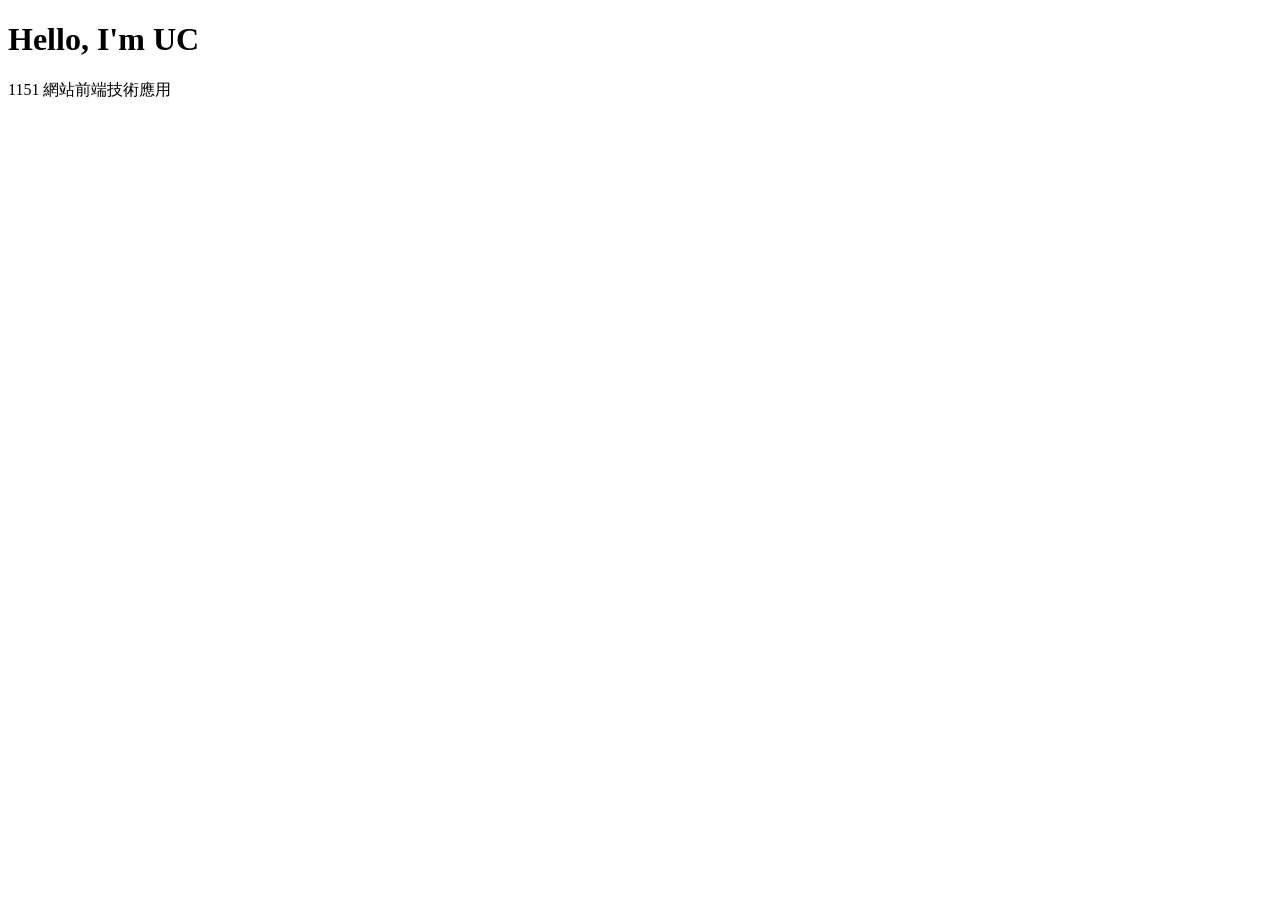
==== index.html @ 4183cd31 "Initial commit" ====
<!DOCTYPE html>
<html lang="zh-TW">
<head>
    <meta charset="UTF-8">
    <meta name="viewport" content="width=device-width, initial-scale=1.0">
    <title>UC Web</title>
    <link rel="stylesheet" href="style.css">
</head>

<body>
    <h1>Hello, I'm UC</h1>
    <p>1151 網站前端技術應用</p>

    <script src="script.js"></script>
</body>
</html>
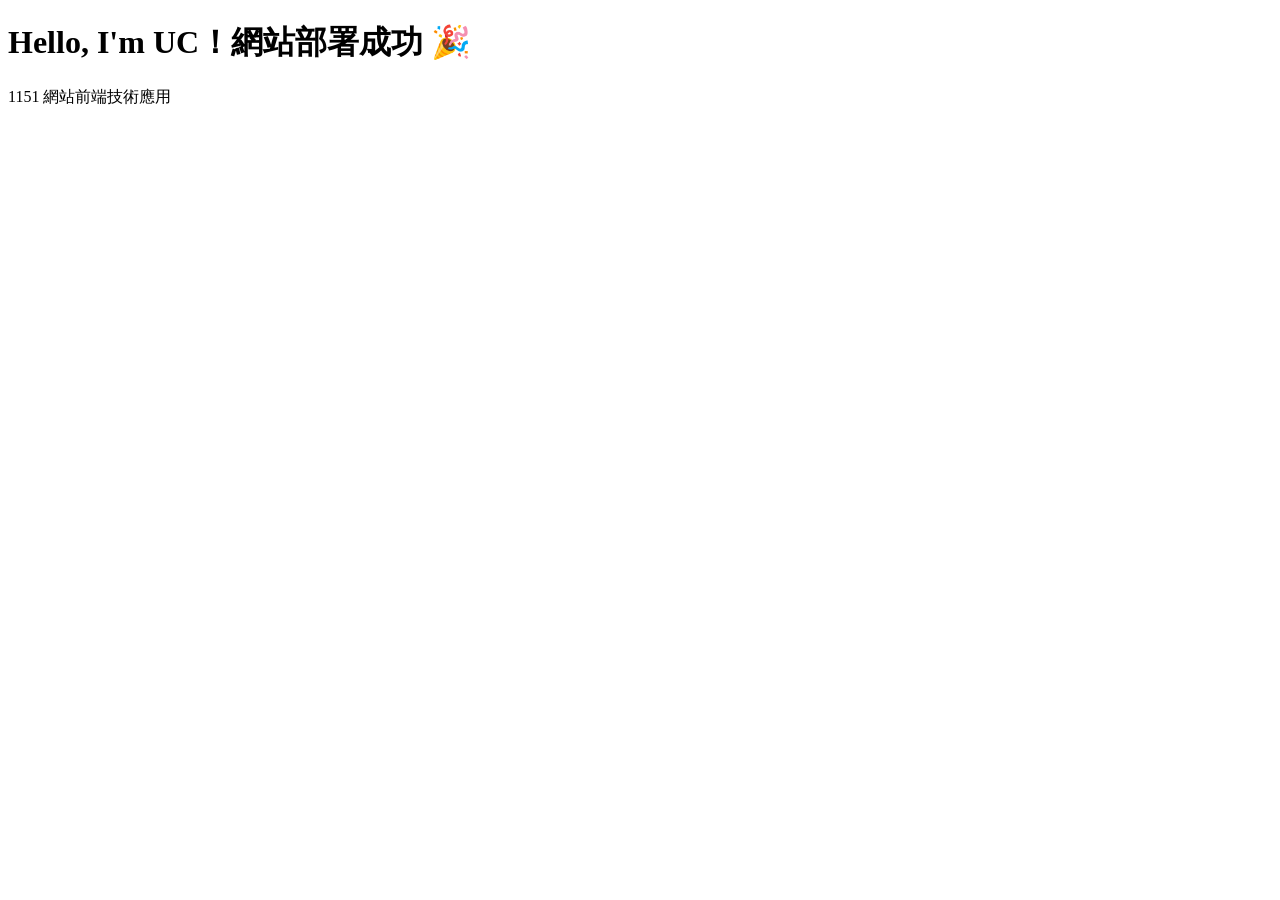
==== commit c4694e70: "Update homepage" ====
--- a/index.html
+++ b/index.html
@@ -8,7 +8,7 @@
 </head>
 
 <body>
-    <h1>Hello, I'm UC</h1>
+    <h1>Hello, I'm UC！網站部署成功 🎉</h1>
     <p>1151 網站前端技術應用</p>
 
     <script src="script.js"></script>
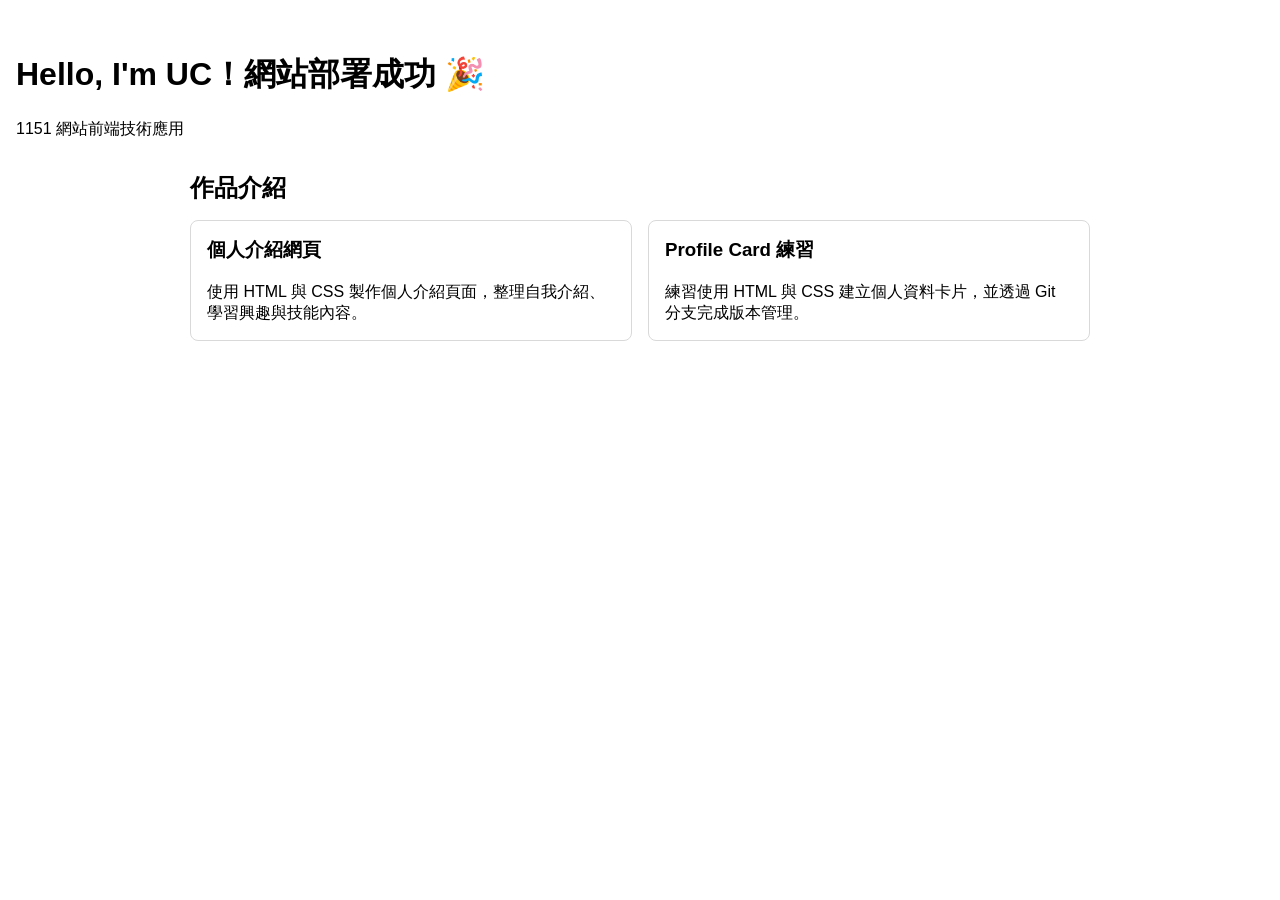
==== commit c90c8885: "新增作品介紹區塊與手機版排列" ====
--- a/index.html
+++ b/index.html
@@ -11,6 +11,22 @@
     <h1>Hello, I'm UC！網站部署成功 🎉</h1>
     <p>1151 網站前端技術應用</p>
 
+    <section class="projects" aria-labelledby="projects-title">
+        <h2 id="projects-title">作品介紹</h2>
+
+        <div class="project-list">
+            <article class="project-card">
+                <h3>個人介紹網頁</h3>
+                <p>使用 HTML 與 CSS 製作個人介紹頁面，整理自我介紹、學習興趣與技能內容。</p>
+            </article>
+
+            <article class="project-card">
+                <h3>Profile Card 練習</h3>
+                <p>練習使用 HTML 與 CSS 建立個人資料卡片，並透過 Git 分支完成版本管理。</p>
+            </article>
+        </div>
+    </section>
+
     <script src="script.js"></script>
 </body>
-</html>+</html>
--- a/style.css
+++ b/style.css
@@ -0,0 +1,49 @@
+body {
+    font-family: Arial, sans-serif;
+    margin: 0;
+    padding: 2rem 1rem;
+    box-sizing: border-box;
+}
+
+.projects {
+    width: 100%;
+    max-width: 900px;
+    margin: 2rem auto 0;
+}
+
+.projects h2 {
+    margin-bottom: 1rem;
+}
+
+.project-list {
+    display: grid;
+    grid-template-columns: repeat(2, minmax(0, 1fr));
+    gap: 1rem;
+}
+
+.project-card {
+    min-width: 0;
+    padding: 1rem;
+    border: 1px solid #d9d9d9;
+    border-radius: 8px;
+    box-sizing: border-box;
+}
+
+.project-card h3 {
+    margin-top: 0;
+}
+
+.project-card p {
+    margin-bottom: 0;
+    overflow-wrap: anywhere;
+}
+
+@media (max-width: 600px) {
+    body {
+        padding: 1.5rem 1rem;
+    }
+
+    .project-list {
+        grid-template-columns: 1fr;
+    }
+}
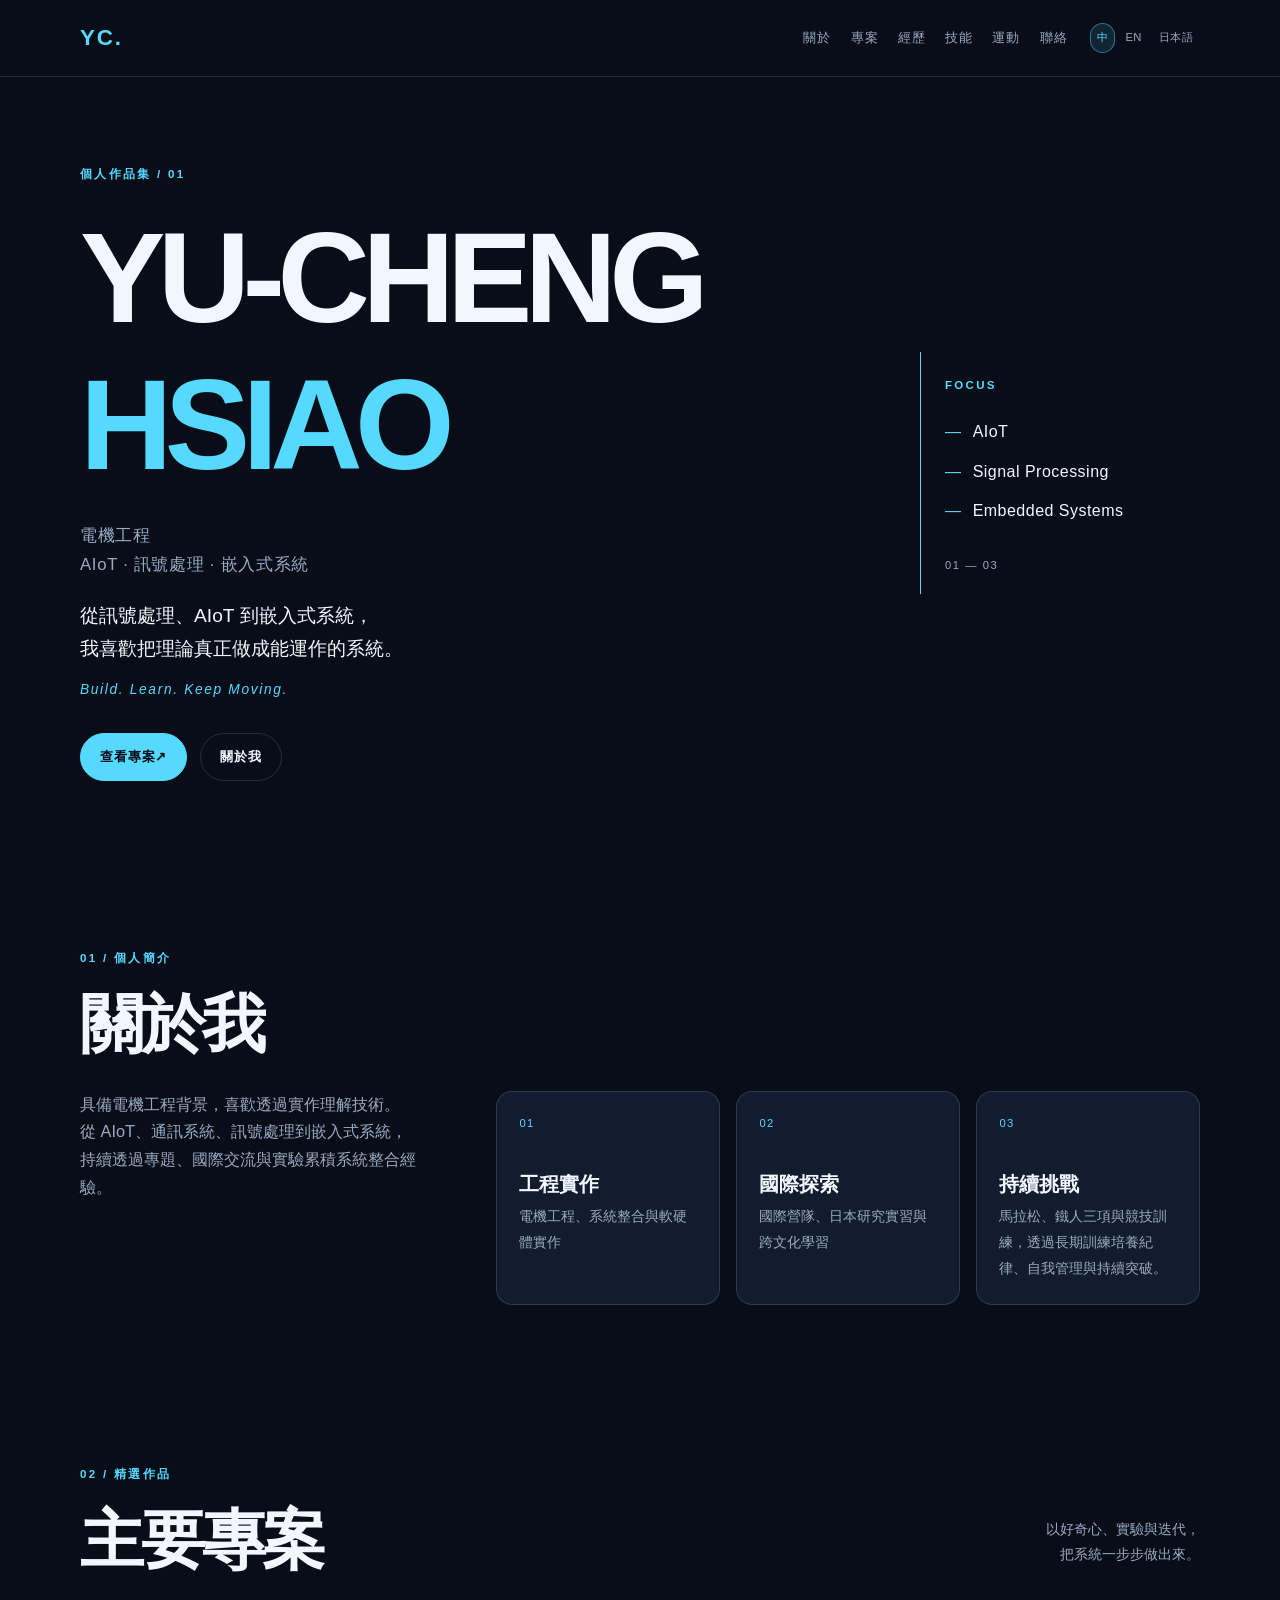
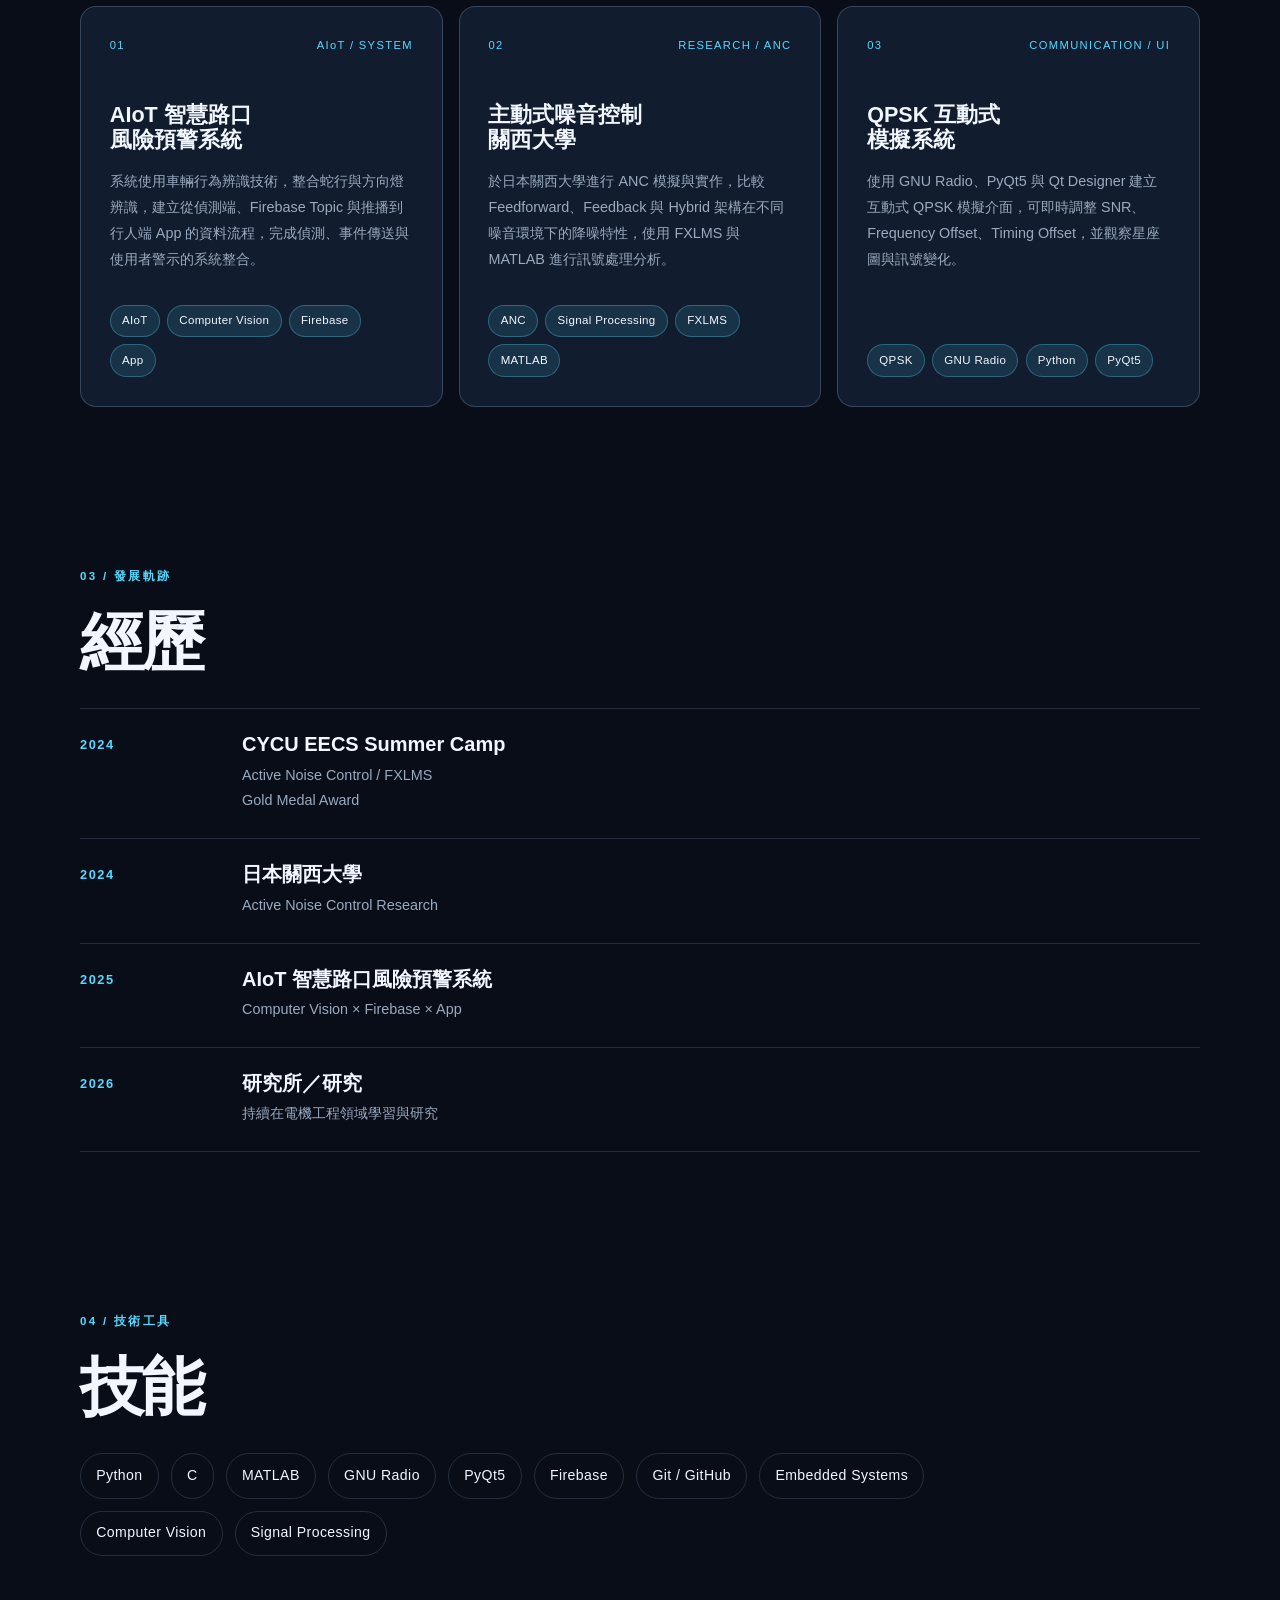
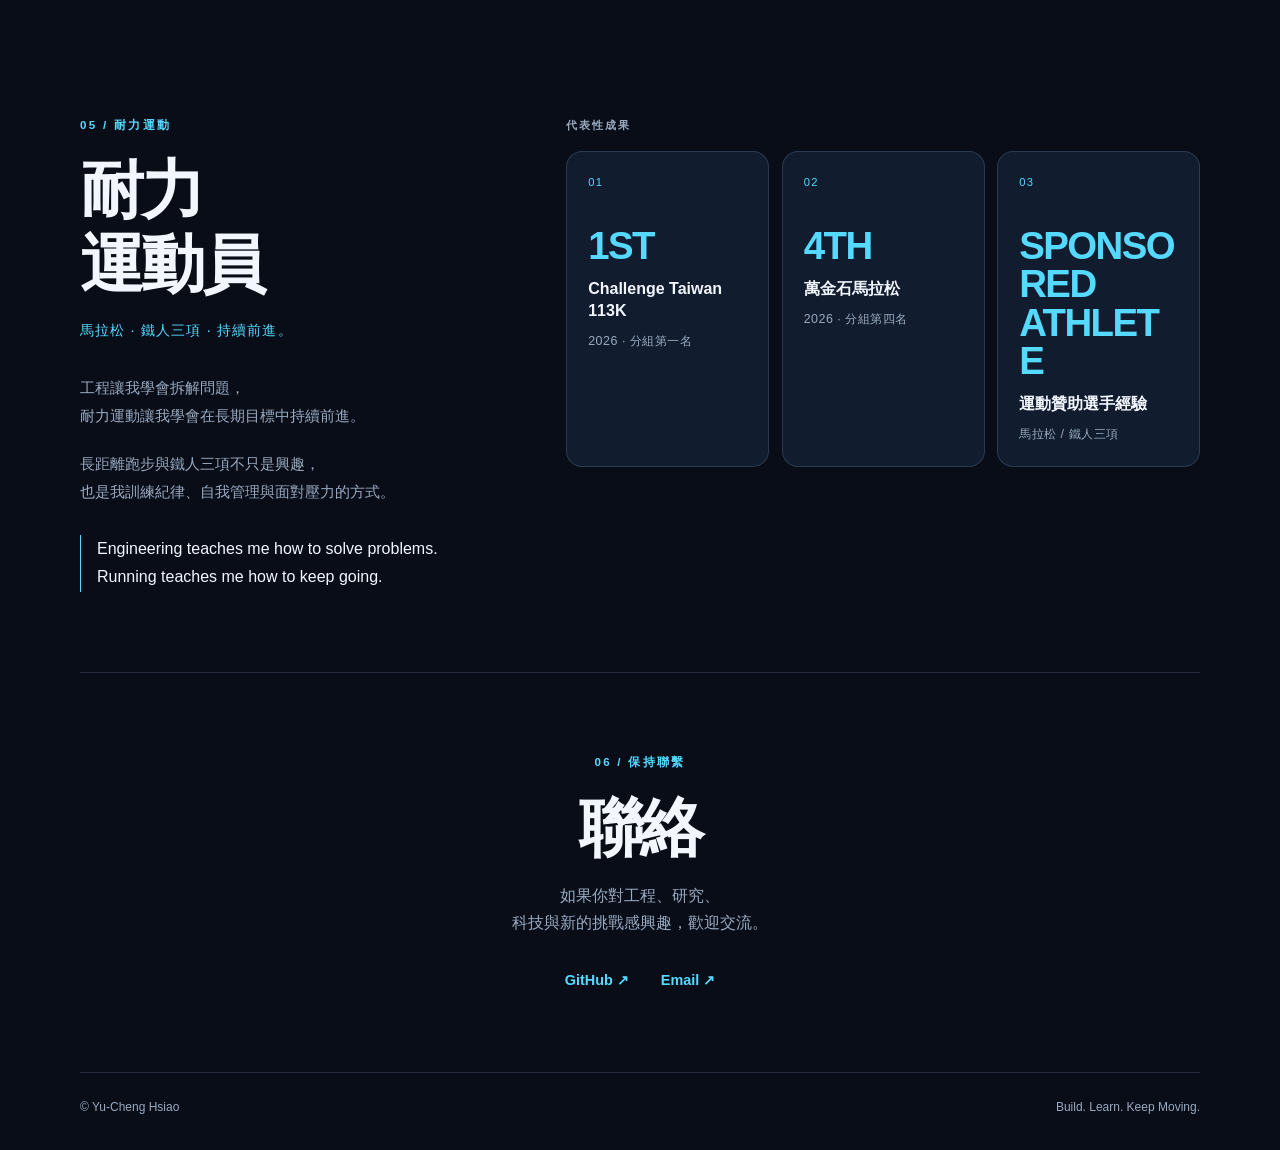
==== commit bd4eacfe: "建立三語個人 Portfolio V1" ====
--- a/index.html
+++ b/index.html
@@ -1,32 +1,124 @@
 <!DOCTYPE html>
-<html lang="zh-TW">
+<html lang="zh-Hant">
 <head>
     <meta charset="UTF-8">
     <meta name="viewport" content="width=device-width, initial-scale=1.0">
-    <title>UC Web</title>
+    <meta name="description" content="蕭宇呈的個人作品集，聚焦電機工程、AIoT、訊號處理、嵌入式系統與耐力運動。">
+    <title>蕭宇呈 Yu-Cheng Hsiao | 個人作品集</title>
     <link rel="stylesheet" href="style.css">
 </head>
 
 <body>
-    <h1>Hello, I'm UC！網站部署成功 🎉</h1>
-    <p>1151 網站前端技術應用</p>
+    <header class="site-header">
+        <nav class="navbar container" aria-label="主要導覽">
+            <a class="brand" href="#top" aria-label="回到頁面頂端">YC.</a>
+            <div class="nav-tools">
+                <div class="nav-links">
+                    <a href="#about">關於</a>
+                    <a href="#projects">專案</a>
+                    <a href="#journey">經歷</a>
+                    <a href="#skills">技能</a>
+                    <a href="#beyond">運動</a>
+                    <a href="#contact">聯絡</a>
+                </div>
+                <div class="language-switcher" aria-label="語言切換">
+                    <a class="active" href="index.html" aria-current="page">中</a>
+                    <a href="en.html">EN</a>
+                    <a href="ja.html">日本語</a>
+                </div>
+            </div>
+        </nav>
+    </header>
 
-    <section class="projects" aria-labelledby="projects-title">
-        <h2 id="projects-title">作品介紹</h2>
+    <main id="top">
+        <section class="hero section container" aria-labelledby="hero-title">
+            <div class="hero-content">
+                <p class="eyebrow">個人作品集 / 01</p>
+                <h1 id="hero-title">YU-CHENG<br><span>HSIAO</span></h1>
+                <p class="hero-subtitle">電機工程<br>AIoT · 訊號處理 · 嵌入式系統</p>
+                <p class="hero-copy">從訊號處理、AIoT 到嵌入式系統，<br>我喜歡把理論真正做成能運作的系統。</p>
+                <p class="hero-motto">Build. Learn. Keep Moving.</p>
+                <div class="hero-actions">
+                    <a class="button button-primary" href="#projects">查看專案 <span aria-hidden="true">↗</span></a>
+                    <a class="button button-secondary" href="#about">關於我</a>
+                </div>
+            </div>
+            <aside class="hero-focus" aria-label="目前關注領域">
+                <p class="eyebrow">FOCUS</p>
+                <ul><li>AIoT</li><li>Signal Processing</li><li>Embedded Systems</li></ul>
+                <span class="focus-index">01 — 03</span>
+            </aside>
+        </section>
 
-        <div class="project-list">
-            <article class="project-card">
-                <h3>個人介紹網頁</h3>
-                <p>使用 HTML 與 CSS 製作個人介紹頁面，整理自我介紹、學習興趣與技能內容。</p>
-            </article>
+        <section id="about" class="section container" aria-labelledby="about-title">
+            <div class="section-heading"><p class="eyebrow">01 / 個人簡介</p><h2 id="about-title">關於我</h2></div>
+            <div class="about-layout">
+                <p class="about-intro">具備電機工程背景，喜歡透過實作理解技術。<br>從 AIoT、通訊系統、訊號處理到嵌入式系統，<br>持續透過專題、國際交流與實驗累積系統整合經驗。</p>
+                <div class="about-cards">
+                    <article class="info-card"><span class="card-number">01</span><h3>工程實作</h3><p>電機工程、系統整合與軟硬體實作</p></article>
+                    <article class="info-card"><span class="card-number">02</span><h3>國際探索</h3><p>國際營隊、日本研究實習與跨文化學習</p></article>
+                    <article class="info-card"><span class="card-number">03</span><h3>持續挑戰</h3><p>馬拉松、鐵人三項與競技訓練，透過長期訓練培養紀律、自我管理與持續突破。</p></article>
+                </div>
+            </div>
+        </section>
 
-            <article class="project-card">
-                <h3>Profile Card 練習</h3>
-                <p>練習使用 HTML 與 CSS 建立個人資料卡片，並透過 Git 分支完成版本管理。</p>
-            </article>
-        </div>
-    </section>
+        <section id="projects" class="section container" aria-labelledby="projects-title">
+            <div class="section-heading section-heading-row"><div><p class="eyebrow">02 / 精選作品</p><h2 id="projects-title">主要專案</h2></div><p class="section-note">以好奇心、實驗與迭代，<br>把系統一步步做出來。</p></div>
+            <div class="project-grid">
+                <article class="project-card project-card-featured">
+                    <div class="project-card-top"><span>01</span><span>AIoT / SYSTEM</span></div>
+                    <h3>AIoT 智慧路口<br>風險預警系統</h3>
+                    <p>系統使用車輛行為辨識技術，整合蛇行與方向燈辨識，建立從偵測端、Firebase Topic 與推播到行人端 App 的資料流程，完成偵測、事件傳送與使用者警示的系統整合。</p>
+                    <div class="tag-list" aria-label="專案技術"><span>AIoT</span><span>Computer Vision</span><span>Firebase</span><span>App</span></div>
+                </article>
+                <article class="project-card">
+                    <div class="project-card-top"><span>02</span><span>RESEARCH / ANC</span></div>
+                    <h3>主動式噪音控制<br>關西大學</h3>
+                    <p>於日本關西大學進行 ANC 模擬與實作，比較 Feedforward、Feedback 與 Hybrid 架構在不同噪音環境下的降噪特性，使用 FXLMS 與 MATLAB 進行訊號處理分析。</p>
+                    <div class="tag-list" aria-label="專案技術"><span>ANC</span><span>Signal Processing</span><span>FXLMS</span><span>MATLAB</span></div>
+                </article>
+                <article class="project-card">
+                    <div class="project-card-top"><span>03</span><span>COMMUNICATION / UI</span></div>
+                    <h3>QPSK 互動式<br>模擬系統</h3>
+                    <p>使用 GNU Radio、PyQt5 與 Qt Designer 建立互動式 QPSK 模擬介面，可即時調整 SNR、Frequency Offset、Timing Offset，並觀察星座圖與訊號變化。</p>
+                    <div class="tag-list" aria-label="專案技術"><span>QPSK</span><span>GNU Radio</span><span>Python</span><span>PyQt5</span></div>
+                </article>
+            </div>
+        </section>
 
+        <section id="journey" class="section container" aria-labelledby="journey-title">
+            <div class="section-heading"><p class="eyebrow">03 / 發展軌跡</p><h2 id="journey-title">經歷</h2></div>
+            <div class="timeline">
+                <article class="timeline-item"><p class="timeline-year">2024</p><div><h3>CYCU EECS Summer Camp</h3><p>Active Noise Control / FXLMS<br>Gold Medal Award</p></div></article>
+                <article class="timeline-item"><p class="timeline-year">2024</p><div><h3>日本關西大學</h3><p>Active Noise Control Research</p></div></article>
+                <article class="timeline-item"><p class="timeline-year">2025</p><div><h3>AIoT 智慧路口風險預警系統</h3><p>Computer Vision × Firebase × App</p></div></article>
+                <article class="timeline-item"><p class="timeline-year">2026</p><div><h3>研究所／研究</h3><p>持續在電機工程領域學習與研究</p></div></article>
+            </div>
+        </section>
+
+        <section id="skills" class="section container" aria-labelledby="skills-title">
+            <div class="section-heading"><p class="eyebrow">04 / 技術工具</p><h2 id="skills-title">技能</h2></div>
+            <div class="skills-list" aria-label="技術技能"><span>Python</span><span>C</span><span>MATLAB</span><span>GNU Radio</span><span>PyQt5</span><span>Firebase</span><span>Git / GitHub</span><span>Embedded Systems</span><span>Computer Vision</span><span>Signal Processing</span></div>
+        </section>
+
+        <section id="beyond" class="section container athlete-section" aria-labelledby="athlete-title">
+            <div class="athlete-layout">
+                <div class="athlete-intro"><p class="eyebrow">05 / 耐力運動</p><h2 id="athlete-title">耐力<br>運動員</h2><p class="athlete-subtitle">馬拉松 · 鐵人三項 · 持續前進。</p><div class="athlete-principle"><p>工程讓我學會拆解問題，<br>耐力運動讓我學會在長期目標中持續前進。</p><p>長距離跑步與鐵人三項不只是興趣，<br>也是我訓練紀律、自我管理與面對壓力的方式。</p></div><blockquote>Engineering teaches me how to solve problems.<br>Running teaches me how to keep going.</blockquote></div>
+                <div class="achievement-area"><p class="achievement-label">代表性成果</p><div class="achievement-grid">
+                    <article class="achievement-card"><span class="achievement-number">01</span><strong>1ST</strong><h3>Challenge Taiwan 113K</h3><p>2026 · 分組第一名</p></article>
+                    <article class="achievement-card"><span class="achievement-number">02</span><strong>4TH</strong><h3>萬金石馬拉松</h3><p>2026 · 分組第四名</p></article>
+                    <article class="achievement-card"><span class="achievement-number">03</span><strong>SPONSORED<br>ATHLETE</strong><h3>運動贊助選手經驗</h3><p>馬拉松 / 鐵人三項</p></article>
+                </div></div>
+            </div>
+        </section>
+
+        <section id="contact" class="section contact-section container" aria-labelledby="contact-title">
+            <p class="eyebrow">06 / 保持聯繫</p><h2 id="contact-title">聯絡</h2><p>如果你對工程、研究、<br>科技與新的挑戰感興趣，歡迎交流。</p>
+            <div class="contact-links"><a href="#">GitHub <span aria-hidden="true">↗</span></a><a href="#">Email <span aria-hidden="true">↗</span></a></div>
+        </section>
+    </main>
+
+    <footer class="site-footer container"><p>© Yu-Cheng Hsiao</p><p>Build. Learn. Keep Moving.</p></footer>
     <script src="script.js"></script>
 </body>
 </html>
--- a/style.css
+++ b/style.css
@@ -1,49 +1,197 @@
-body {
-    font-family: Arial, sans-serif;
-    margin: 0;
-    padding: 2rem 1rem;
-    box-sizing: border-box;
+:root {
+    --bg: #080d18;
+    --bg-soft: #0d1524;
+    --surface: #111c2e;
+    --surface-hover: #15243a;
+    --text: #f2f7ff;
+    --muted: #9aaac0;
+    --line: rgba(151, 180, 214, 0.2);
+    --accent: #56d9ff;
+    --accent-soft: rgba(86, 217, 255, 0.12);
+    --container: 1120px;
+    --radius: 16px;
 }
 
-.projects {
-    width: 100%;
-    max-width: 900px;
-    margin: 2rem auto 0;
+* { box-sizing: border-box; }
+
+html { scroll-behavior: smooth; }
+
+body {
+    min-width: 0;
+    margin: 0;
+    background: var(--bg);
+    color: var(--text);
+    font-family: Arial, "Noto Sans TC", sans-serif;
+    line-height: 1.7;
+    overflow-x: hidden;
 }
 
-.projects h2 {
-    margin-bottom: 1rem;
+a { color: inherit; text-decoration: none; }
+
+.container { width: min(calc(100% - 3rem), var(--container)); margin-inline: auto; }
+
+.site-header { border-bottom: 1px solid var(--line); background: rgba(8, 13, 24, 0.88); }
+
+.navbar { display: flex; min-height: 76px; align-items: center; justify-content: space-between; gap: 2rem; }
+
+.brand { color: var(--accent); font-size: 1.4rem; font-weight: 700; letter-spacing: 0.08em; }
+
+.nav-tools { display: flex; min-width: 0; align-items: center; justify-content: flex-end; gap: 1.4rem; }
+.nav-links { display: flex; flex-wrap: wrap; justify-content: flex-end; gap: 1.2rem; color: var(--muted); font-size: 0.82rem; letter-spacing: 0.08em; text-transform: uppercase; }
+
+.language-switcher { display: flex; flex-shrink: 0; align-items: center; gap: 0.25rem; color: var(--muted); font-size: 0.7rem; letter-spacing: 0.04em; }
+.language-switcher a { padding: 0.25rem 0.35rem; border: 1px solid transparent; border-radius: 999px; transition: color 180ms ease, border-color 180ms ease, background 180ms ease; }
+.language-switcher a:hover, .language-switcher a:focus-visible, .language-switcher a.active { border-color: rgba(86, 217, 255, 0.45); background: var(--accent-soft); color: var(--accent); }
+
+.nav-links a, .contact-links a { transition: color 180ms ease; }
+
+.nav-links a:hover, .nav-links a:focus-visible, .contact-links a:hover, .contact-links a:focus-visible { color: var(--accent); }
+
+.section { padding: 5rem 0; scroll-margin-top: 2rem; }
+
+.hero { min-height: 560px; display: grid; grid-template-columns: minmax(0, 1.35fr) minmax(220px, 0.65fr); align-items: center; gap: 4rem; padding-top: 5.5rem; padding-bottom: 5.5rem; }
+
+.eyebrow { margin: 0 0 1.2rem; color: var(--accent); font-size: 0.72rem; font-weight: 700; letter-spacing: 0.2em; text-transform: uppercase; }
+
+h1, h2, h3, p { margin-top: 0; }
+h1, h2, h3 { line-height: 1.15; }
+
+h1 { max-width: 850px; margin-bottom: 1.5rem; font-size: clamp(3.7rem, 10vw, 8.8rem); letter-spacing: -0.06em; }
+h1 span { color: var(--accent); }
+h2 { margin-bottom: 1.8rem; font-size: clamp(2.2rem, 5vw, 4.2rem); letter-spacing: -0.05em; }
+h3 { font-size: 1.25rem; }
+
+.hero-subtitle { margin-bottom: 1.3rem; color: var(--muted); font-size: 1.05rem; letter-spacing: 0.04em; }
+.hero-copy { max-width: 590px; margin-bottom: 0.8rem; font-size: 1.2rem; }
+.hero-motto { margin-bottom: 2rem; color: var(--accent); font-size: 0.86rem; font-style: italic; letter-spacing: 0.12em; }
+
+.hero-actions { display: flex; flex-wrap: wrap; gap: 0.8rem; }
+
+.hero-focus {
+    justify-self: end;
+    width: min(100%, 280px);
+    padding: 1.5rem 0 1.2rem 1.5rem;
+    border-left: 1px solid var(--accent);
 }
 
-.project-list {
+.hero-focus .eyebrow { margin-bottom: 1.4rem; }
+
+.hero-focus ul {
     display: grid;
-    grid-template-columns: repeat(2, minmax(0, 1fr));
-    gap: 1rem;
+    gap: 0.75rem;
+    margin: 0;
+    padding: 0;
+    list-style: none;
+    color: var(--text);
+    font-size: 1rem;
+    letter-spacing: 0.03em;
 }
 
-.project-card {
-    min-width: 0;
-    padding: 1rem;
-    border: 1px solid #d9d9d9;
-    border-radius: 8px;
-    box-sizing: border-box;
+.hero-focus li::before {
+    margin-right: 0.7rem;
+    color: var(--accent);
+    content: "—";
 }
 
-.project-card h3 {
-    margin-top: 0;
+.focus-index {
+    display: block;
+    margin-top: 2rem;
+    color: var(--muted);
+    font-size: 0.7rem;
+    letter-spacing: 0.14em;
 }
 
-.project-card p {
-    margin-bottom: 0;
-    overflow-wrap: anywhere;
+.button { display: inline-flex; min-height: 48px; align-items: center; justify-content: center; padding: 0.65rem 1.2rem; border: 1px solid var(--line); border-radius: 999px; font-size: 0.84rem; font-weight: 700; letter-spacing: 0.06em; transition: background 180ms ease, border-color 180ms ease, transform 180ms ease; }
+.button:hover, .button:focus-visible { transform: translateY(-2px); }
+.button-primary { border-color: var(--accent); background: var(--accent); color: var(--bg); }
+.button-primary:hover, .button-primary:focus-visible { background: #9deaff; }
+.button-secondary:hover, .button-secondary:focus-visible { border-color: var(--accent); background: var(--accent-soft); }
+
+.section-heading-row { display: flex; align-items: flex-end; justify-content: space-between; gap: 2rem; }
+.section-note { margin-bottom: 2.5rem; color: var(--muted); font-size: 0.9rem; text-align: right; }
+
+.about-layout { display: grid; grid-template-columns: minmax(220px, 0.8fr) minmax(0, 1.6fr); gap: 4rem; align-items: start; }
+.about-intro { color: var(--muted); font-size: 1.02rem; }
+.about-cards, .project-grid { display: grid; grid-template-columns: repeat(3, minmax(0, 1fr)); gap: 1rem; }
+.info-card, .project-card { min-width: 0; border: 1px solid var(--line); border-radius: var(--radius); background: var(--surface); }
+.info-card { min-height: 190px; padding: 1.4rem; transition: border-color 180ms ease, background 180ms ease, transform 180ms ease; }
+.info-card:hover, .project-card:hover { border-color: rgba(86, 217, 255, 0.55); background: var(--surface-hover); }
+.info-card:hover { transform: translateY(-3px); }
+.card-number, .project-card-top { color: var(--accent); font-size: 0.7rem; letter-spacing: 0.12em; }
+.card-number { display: block; margin-bottom: 2.5rem; }
+.info-card h3 { margin-bottom: 0.5rem; }
+.info-card p, .project-card p, .timeline-item p { margin-bottom: 0; color: var(--muted); font-size: 0.9rem; line-height: 1.8; }
+
+.project-card { display: flex; min-height: 370px; flex-direction: column; padding: 1.8rem; border-color: rgba(151, 180, 214, 0.28); transition: border-color 180ms ease, background 180ms ease, transform 180ms ease, box-shadow 180ms ease; }
+.project-card:hover { transform: translateY(-4px); }
+.project-card:hover { box-shadow: 0 14px 34px rgba(0, 0, 0, 0.18); }
+.project-card-top { display: flex; justify-content: space-between; margin-bottom: 3rem; }
+.project-card h3 { margin-bottom: 1rem; font-size: 1.35rem; }
+.project-card p { max-width: 34rem; margin-bottom: 2rem; }
+.tag-list { display: flex; flex-wrap: wrap; gap: 0.45rem; margin-top: auto; }
+.tag-list span, .skills-list span { display: inline-block; border: 1px solid var(--line); border-radius: 999px; color: var(--muted); font-size: 0.72rem; letter-spacing: 0.03em; }
+.tag-list span { padding: 0.35rem 0.7rem; border-color: rgba(86, 217, 255, 0.3); background: var(--accent-soft); color: var(--text); }
+
+.timeline { border-top: 1px solid var(--line); }
+.timeline-item { display: grid; grid-template-columns: 130px minmax(0, 1fr); gap: 2rem; padding: 1.5rem 0; border-bottom: 1px solid var(--line); }
+.timeline-year { color: var(--accent) !important; font-size: 0.8rem !important; font-weight: 700; letter-spacing: 0.12em; text-transform: uppercase; }
+.timeline-item h3 { margin-bottom: 0.4rem; }
+
+.skills-list { display: flex; flex-wrap: wrap; gap: 0.75rem; max-width: 850px; }
+.skills-list span { padding: 0.6rem 0.95rem; color: var(--text); font-size: 0.88rem; }
+
+.athlete-layout { display: grid; grid-template-columns: minmax(260px, 0.8fr) minmax(0, 1.2fr); gap: 4rem; align-items: start; }
+.athlete-intro h2 { margin-bottom: 1rem; }
+.athlete-subtitle { margin-bottom: 2rem; color: var(--accent); font-size: 0.9rem; letter-spacing: 0.08em; }
+.athlete-principle { max-width: 430px; color: var(--muted); font-size: 0.95rem; line-height: 1.85; }
+.athlete-principle p { margin-bottom: 1.2rem; }
+.athlete-principle p:last-child { margin-bottom: 1.8rem; }
+.athlete-intro blockquote { margin: 0; padding-left: 1rem; border-left: 1px solid var(--accent); color: var(--text); font-size: 1rem; line-height: 1.8; }
+.achievement-label { margin: 0 0 1rem; color: var(--muted); font-size: 0.7rem; font-weight: 700; letter-spacing: 0.18em; }
+.achievement-grid { display: grid; grid-template-columns: repeat(3, minmax(0, 1fr)); gap: 0.8rem; }
+.achievement-card { min-width: 0; min-height: 230px; padding: 1.3rem; border: 1px solid var(--line); border-radius: var(--radius); background: var(--surface); transition: border-color 180ms ease, background 180ms ease, transform 180ms ease; }
+.achievement-card:hover { border-color: rgba(86, 217, 255, 0.6); background: var(--surface-hover); transform: translateY(-3px); }
+.achievement-number { display: block; margin-bottom: 2.2rem; color: var(--accent); font-size: 0.7rem; letter-spacing: 0.12em; }
+.achievement-card strong { display: block; margin-bottom: 0.8rem; color: var(--accent); font-size: clamp(1.7rem, 3vw, 2.7rem); letter-spacing: -0.04em; line-height: 1; overflow-wrap: anywhere; }
+.achievement-card h3 { margin-bottom: 0.6rem; font-size: 1rem; line-height: 1.35; overflow-wrap: anywhere; }
+.achievement-card p { margin: 0; color: var(--muted); font-size: 0.78rem; letter-spacing: 0.04em; }
+
+.contact-section { border-top: 1px solid var(--line); text-align: center; }
+.contact-section h2 { margin-bottom: 1rem; }
+.contact-section > p:not(.eyebrow) { color: var(--muted); }
+.contact-links { display: flex; justify-content: center; gap: 2rem; margin-top: 2rem; color: var(--accent); font-size: 0.9rem; font-weight: 700; }
+
+.site-footer { display: flex; justify-content: space-between; gap: 1rem; padding: 1.5rem 0 2rem; border-top: 1px solid var(--line); color: var(--muted); font-size: 0.75rem; }
+.site-footer p { margin: 0; }
+
+@media (max-width: 900px) {
+    .hero { grid-template-columns: minmax(0, 1fr) minmax(190px, 0.55fr); gap: 2rem; }
+    .about-layout, .athlete-layout { grid-template-columns: 1fr; gap: 2rem; }
+    .project-grid { grid-template-columns: repeat(2, minmax(0, 1fr)); }
+    .project-card-featured { grid-column: span 2; }
+    .athlete-principle { max-width: 620px; }
 }
 
 @media (max-width: 600px) {
-    body {
-        padding: 1.5rem 1rem;
-    }
-
-    .project-list {
-        grid-template-columns: 1fr;
-    }
+    .container { width: min(calc(100% - 2rem), var(--container)); }
+    .navbar { min-height: auto; align-items: flex-start; flex-direction: column; gap: 0.8rem; padding: 1.2rem 0; }
+    .nav-tools { width: 100%; align-items: stretch; flex-direction: column; gap: 0.75rem; }
+    .nav-links { width: 100%; justify-content: space-between; gap: 0.5rem; font-size: 0.68rem; }
+    .language-switcher { align-self: flex-end; }
+    .section { padding: 4rem 0; }
+    .hero { min-height: 0; display: block; padding-top: 4.5rem; padding-bottom: 4.5rem; }
+    h1 { font-size: clamp(3.2rem, 17vw, 5rem); }
+    .hero-copy { font-size: 1rem; }
+    .section-heading-row { display: block; }
+    .section-note { margin-top: -1.5rem; text-align: left; }
+    .hero-focus { width: 100%; margin-top: 3rem; padding-top: 1rem; padding-bottom: 0; }
+    .about-cards, .project-grid { grid-template-columns: 1fr; }
+    .project-card-featured { grid-column: auto; }
+    .project-card { min-height: 0; }
+    .project-card-top { margin-bottom: 2.5rem; }
+    .timeline-item { grid-template-columns: 1fr; gap: 0.25rem; }
+    .timeline-item h3 { overflow-wrap: anywhere; }
+    .achievement-grid { grid-template-columns: 1fr; }
+    .achievement-card { min-height: 0; }
+    .site-footer { align-items: flex-start; flex-direction: column; }
 }
